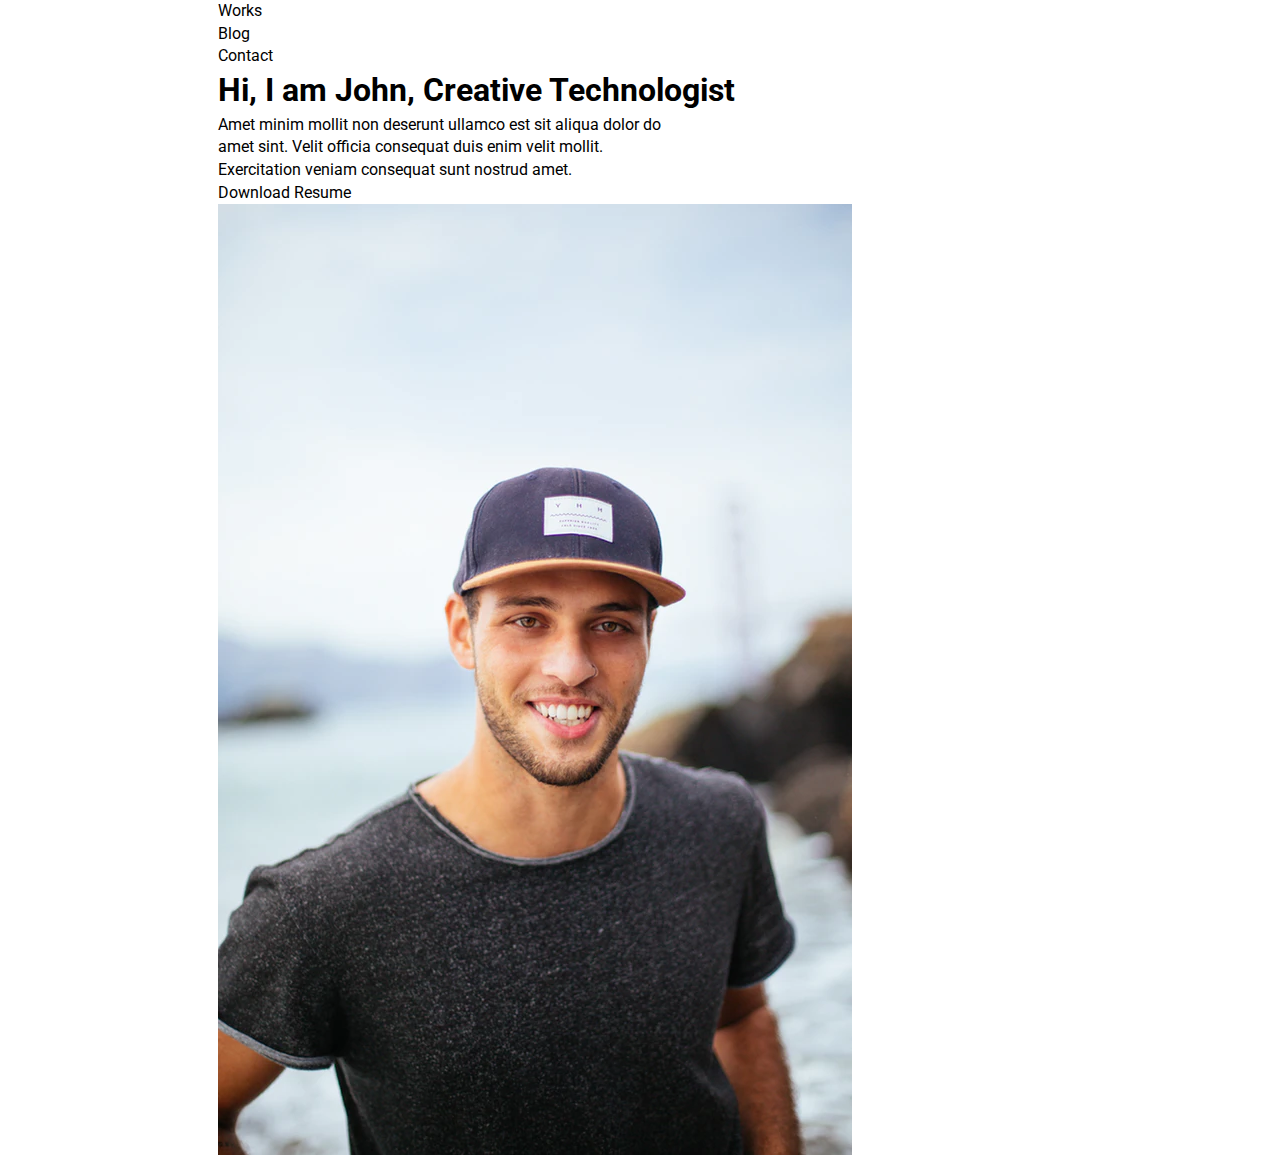
==== index.html @ 62bde92d "загрузка проекта" ====
<!DOCTYPE html>
<html lang="en">
  <head>
    <meta charset="UTF-8" />
    <meta http-equiv="X-UA-Compatible" content="IE=edge" />
    <meta name="viewport" content="width=device-width, initial-scale=1.0" />
    <link rel="preconnect" href="https://fonts.googleapis.com" />
    <link rel="preconnect" href="https://fonts.gstatic.com" crossorigin />
    <link
      href="https://fonts.googleapis.com/css2?family=Roboto:wght@400;500;700;900&display=swap"
      rel="stylesheet"
    />
    <link rel="stylesheet" href="css/normalize.css" />
    <link rel="stylesheet" href="css/style.css" />
    <title>Портфолио</title>
  </head>
  <div class="wrapper">
    <header class="header">
      <div class="container header__container">
        <nav class="nav">
          <ul class="nav__list">
            <li class="nav__item">
              <a href="#" class="nav__link">Works</a>
            </li>
            <li class="nav__item">
              <a href="#" class="nav__link">Blog</a>
            </li>
            <li class="nav__item">
              <a href="#" class="nav__link">Contact</a>
            </li>
          </ul>
        </nav>
      </div>
    </header>
    <main class="main">
      <section class="about">
        <div class="container">
          <div class="about_info">
            <h1 class="about__title">Hi, I am John, Creative Technologist</h1>
            <div class="about__text">
              Amet minim mollit non deserunt ullamco est sit aliqua dolor do <br> 
              amet sint. Velit officia consequat duis enim velit mollit. <br>
              Exercitation veniam consequat sunt nostrud amet. <br>
            </div>
            <div class="button">Download Resume</div>
            
            <img src="img/john.png" alt="" class="about__avatar">
          </div>
        </div>
      </section>
    </main>
  </div>
  <body></body>
</html>
---- css/style.css ----
* {
  box-sizing: border-box;
}

html, body {
  margin: 0;
  padding: 0;
  height: 100%;
  width: 100%;
}

body {
  font-family: "Roboto", sans-serif;
  font-size: 16px;
  line-height: 1.42;
}

ul, li {
    list-style: none;
    padding: 0;
    margin:0;
}

a {
    text-decoration: none;
    color: #000000
}

h1,
h2,
h3 {
    margin: 0;
}
.wrapper {
    min-height: 100%;
    overflow: hidden;
}

.container {
    max-width: 855px;
    padding: 0 5px;
    margin: 0 auto;
}
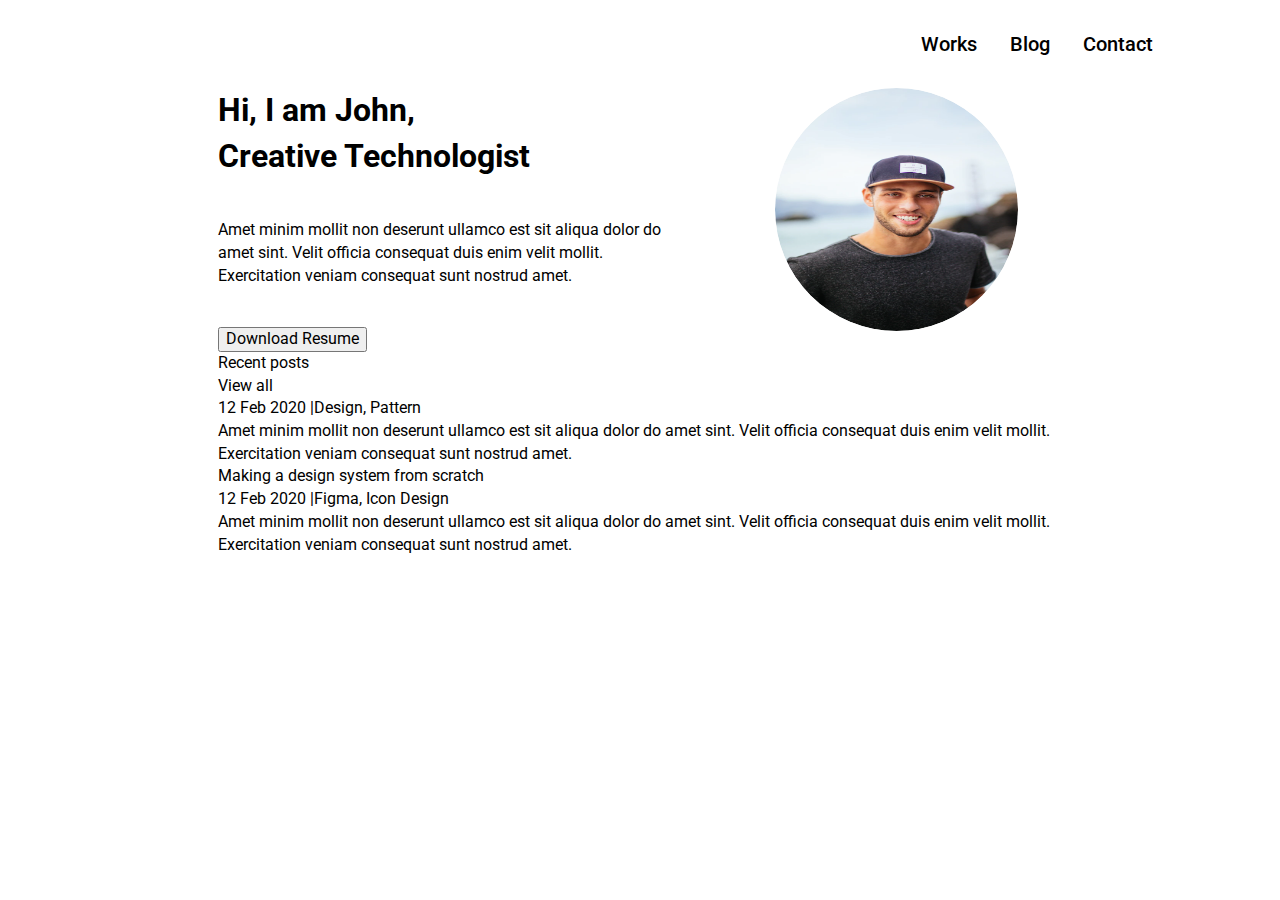
==== commit 94ac0e80: "стилизация" ====
--- a/index.html
+++ b/index.html
@@ -1,19 +1,19 @@
 <!DOCTYPE html>
 <html lang="en">
-  <head>
-    <meta charset="UTF-8" />
-    <meta http-equiv="X-UA-Compatible" content="IE=edge" />
-    <meta name="viewport" content="width=device-width, initial-scale=1.0" />
-    <link rel="preconnect" href="https://fonts.googleapis.com" />
-    <link rel="preconnect" href="https://fonts.gstatic.com" crossorigin />
-    <link
-      href="https://fonts.googleapis.com/css2?family=Roboto:wght@400;500;700;900&display=swap"
-      rel="stylesheet"
-    />
-    <link rel="stylesheet" href="css/normalize.css" />
-    <link rel="stylesheet" href="css/style.css" />
-    <title>Портфолио</title>
-  </head>
+
+<head>
+  <meta charset="UTF-8" />
+  <meta http-equiv="X-UA-Compatible" content="IE=edge" />
+  <meta name="viewport" content="width=device-width, initial-scale=1.0" />
+  <link rel="preconnect" href="https://fonts.googleapis.com" />
+  <link rel="preconnect" href="https://fonts.gstatic.com" crossorigin />
+  <link href="https://fonts.googleapis.com/css2?family=Roboto:wght@400;500;700;900&display=swap" rel="stylesheet" />
+  <link rel="stylesheet" href="css/normalize.css" />
+  <link rel="stylesheet" href="css/style.css" />
+  <title>Портфолио</title>
+</head>
+
+<body>
   <div class="wrapper">
     <header class="header">
       <div class="container header__container">
@@ -34,21 +34,62 @@
     </header>
     <main class="main">
       <section class="about">
-        <div class="container">
-          <div class="about_info">
-            <h1 class="about__title">Hi, I am John, Creative Technologist</h1>
-            <div class="about__text">
-              Amet minim mollit non deserunt ullamco est sit aliqua dolor do <br> 
+        <div class="container about__container">
+          <div class="about__info">
+            <h1 class="title about__title">Hi, I am John, <br> Creative Technologist</h1>
+            <div class="about__desc">
+              Amet minim mollit non deserunt ullamco est sit aliqua dolor do <br>
               amet sint. Velit officia consequat duis enim velit mollit. <br>
               Exercitation veniam consequat sunt nostrud amet. <br>
             </div>
-            <div class="button">Download Resume</div>
-            
-            <img src="img/john.png" alt="" class="about__avatar">
+
+            <button class="button">Download Resume</button>
+          </div>
+          <div class="about__avatar">
+            <img src="img/john.png" alt="avatar" class="about__avatar">
+          </div>
+        </div>
+      </section>
+      <section class="recent-posts">
+        <div class="container">
+          <div class="recent-posts__top">
+            <div class="recent-posts__title">
+              Recent posts
+            </div>
+            <a href="#" class="recent-posts__title">View all</a>
+          </div>
+          <div class="recent-postts__articles">
+            <article class="recent-posts__article">
+              <div class="recent-posts__subtitle">
+
+              </div>
+              <div class="recent-posts__info">12 Feb 2020 <span class="recent-posts__separator">|</span>Design, Pattern
+              </div>
+              <div class="recent-posts__text">
+                Amet minim mollit non deserunt ullamco est sit aliqua dolor do amet sint. Velit officia consequat duis
+                enim velit mollit. Exercitation veniam consequat sunt nostrud amet.
+              </div>
+            </article>
+            <article class="recent-posts__article">
+              <div class="recent-posts__subtitle">
+                Making a design system from scratch
+              </div>
+              <div class="recent-posts__info">
+                <div class="recent-posts__info">12 Feb 2020 <span class="recent-posts__separator">|</span>Figma, Icon
+                  Design
+                </div>
+                <div class="recent-posts__text">
+                  Amet minim mollit non deserunt ullamco est sit aliqua dolor do amet sint. Velit officia consequat duis
+                  enim velit mollit. Exercitation veniam consequat sunt nostrud amet.
+                </div>
+              </div>
+            </article>
           </div>
         </div>
       </section>
     </main>
   </div>
-  <body></body>
-</html>
+
+</body>
+
+</html>--- a/css/style.css
+++ b/css/style.css
@@ -2,7 +2,8 @@
   box-sizing: border-box;
 }
 
-html, body {
+html,
+body {
   margin: 0;
   padding: 0;
   height: 100%;
@@ -15,29 +16,84 @@
   line-height: 1.42;
 }
 
-ul, li {
-    list-style: none;
-    padding: 0;
-    margin:0;
+ul,
+li {
+  list-style: none;
+  padding: 0;
+  margin: 0;
 }
 
 a {
-    text-decoration: none;
-    color: #000000
+  text-decoration: none;
+  color: #000000;
 }
 
 h1,
 h2,
 h3 {
-    margin: 0;
+  margin: 0;
 }
 .wrapper {
-    min-height: 100%;
-    overflow: hidden;
+  min-height: 100%;
+  overflow: hidden;
+}
+
+.header {
+  padding: 30px 0px;
 }
 
 .container {
-    max-width: 855px;
-    padding: 0 5px;
-    margin: 0 auto;
+  max-width: 855px;
+  padding: 0 5px;
+  margin: 0 auto;
+}
+
+.header__container {
+  max-width: 1036px;
+  display: flex;
+  justify-content: end;
+}
+.nav__list {
+  display: flex;
+}
+
+.nav__item {
+  margin-left: 33px;
+  font-style: normal;
+  font-weight: 500;
+  font-size: 20px;
+}
+
+title {
+  font-style: normal;
+font-weight: bold;
+font-size: 44px;
+line-height: 136%;
+}
+
+.about__container {
+  display: flex;
+  margin: 0 auto;
+}
+
+.about__info {
+  padding-right: 13.5%;
+}
+
+.about__desc {
+margin: 40px 0px;
+
+}
+.about__avatar {
+  width: 243px;
+  height: 243px;
+  border-radius: 50%;
+  overflow: hidden;
+  flex-shrink: 0;
+}
+
+.about__img {
+  width: 100%;
+  height: 100%;
+  object-fit: cover;
 }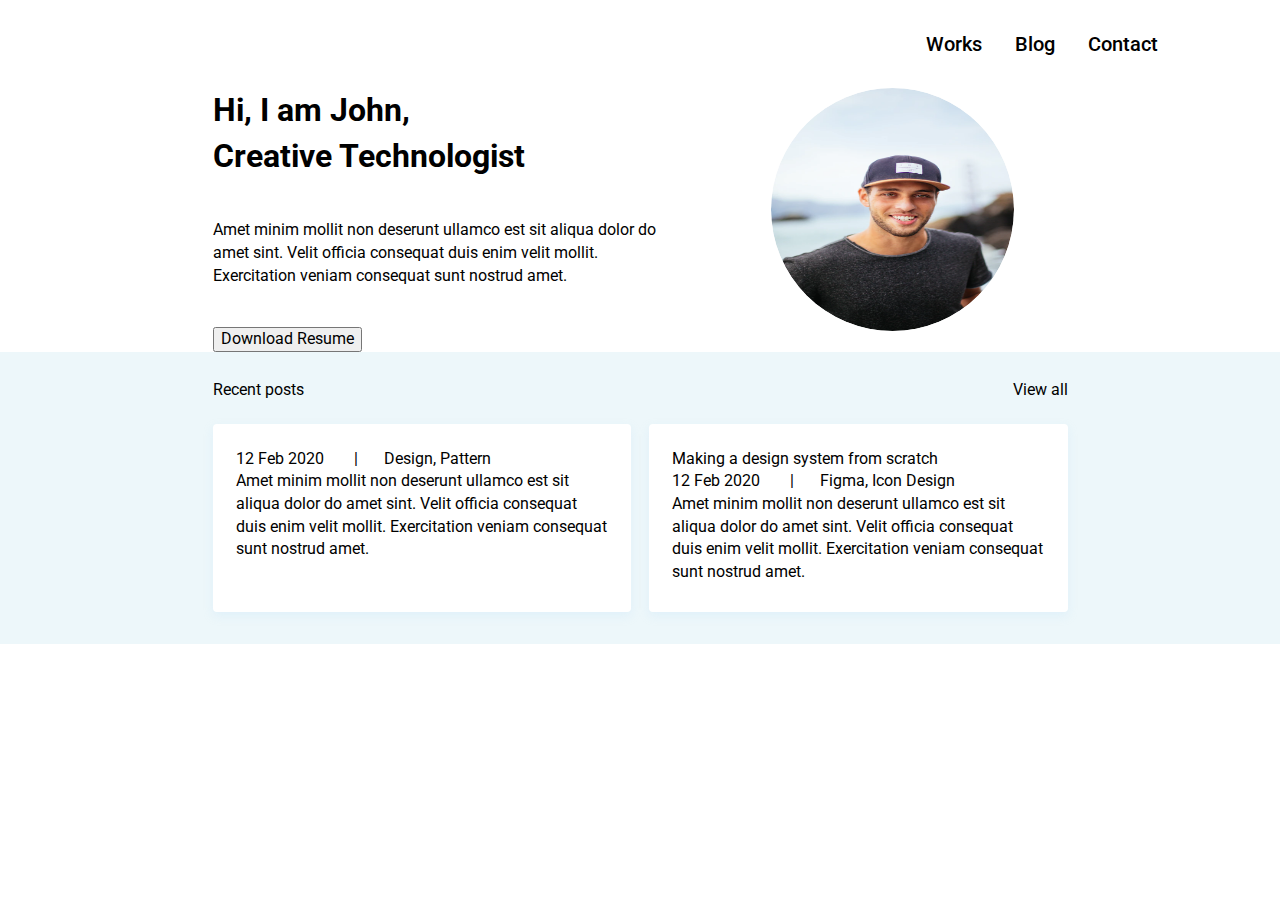
==== commit 84346eb4: "Add files via upload" ====
--- a/index.html
+++ b/index.html
@@ -58,7 +58,7 @@
             </div>
             <a href="#" class="recent-posts__title">View all</a>
           </div>
-          <div class="recent-postts__articles">
+          <div class="recent-posts__articles">
             <article class="recent-posts__article">
               <div class="recent-posts__subtitle">
 
--- a/css/style.css
+++ b/css/style.css
@@ -1,4 +1,4 @@
-* {
+s* {
   box-sizing: border-box;
 }
 
@@ -66,9 +66,9 @@
 
 title {
   font-style: normal;
-font-weight: bold;
-font-size: 44px;
-line-height: 136%;
+  font-weight: bold;
+  font-size: 44px;
+  line-height: 136%;
 }
 
 .about__container {
@@ -81,8 +81,7 @@
 }
 
 .about__desc {
-margin: 40px 0px;
-
+  margin: 40px 0px;
 }
 .about__avatar {
   width: 243px;
@@ -96,4 +95,34 @@
   width: 100%;
   height: 100%;
   object-fit: cover;
+}
+
+.recent-posts {
+  background-color: #edf7fa;
+  padding: 27px 0px 32px;
+}
+
+.recent-posts__top {
+  display: flex;
+  justify-content: space-between;
+  align-items: center;
+  margin-bottom: 22px;
+}
+.recent-posts__articles {
+  display: flex;
+}
+.recent-posts__article {
+  background-color: #ffffff;
+  box-shadow: 0px 4px 10px rgba(187, 225, 250, 0.25);
+  border-radius: 4px;
+  width: 49%;
+  margin-right: 2%;
+  padding: 24px 21px 28px 23px;
+}
+.recent-posts__article:last-child {
+margin-right: 0;
+}
+.recent-posts__separator {
+  margin-right: 26px;
+  margin-left: 26px;
 }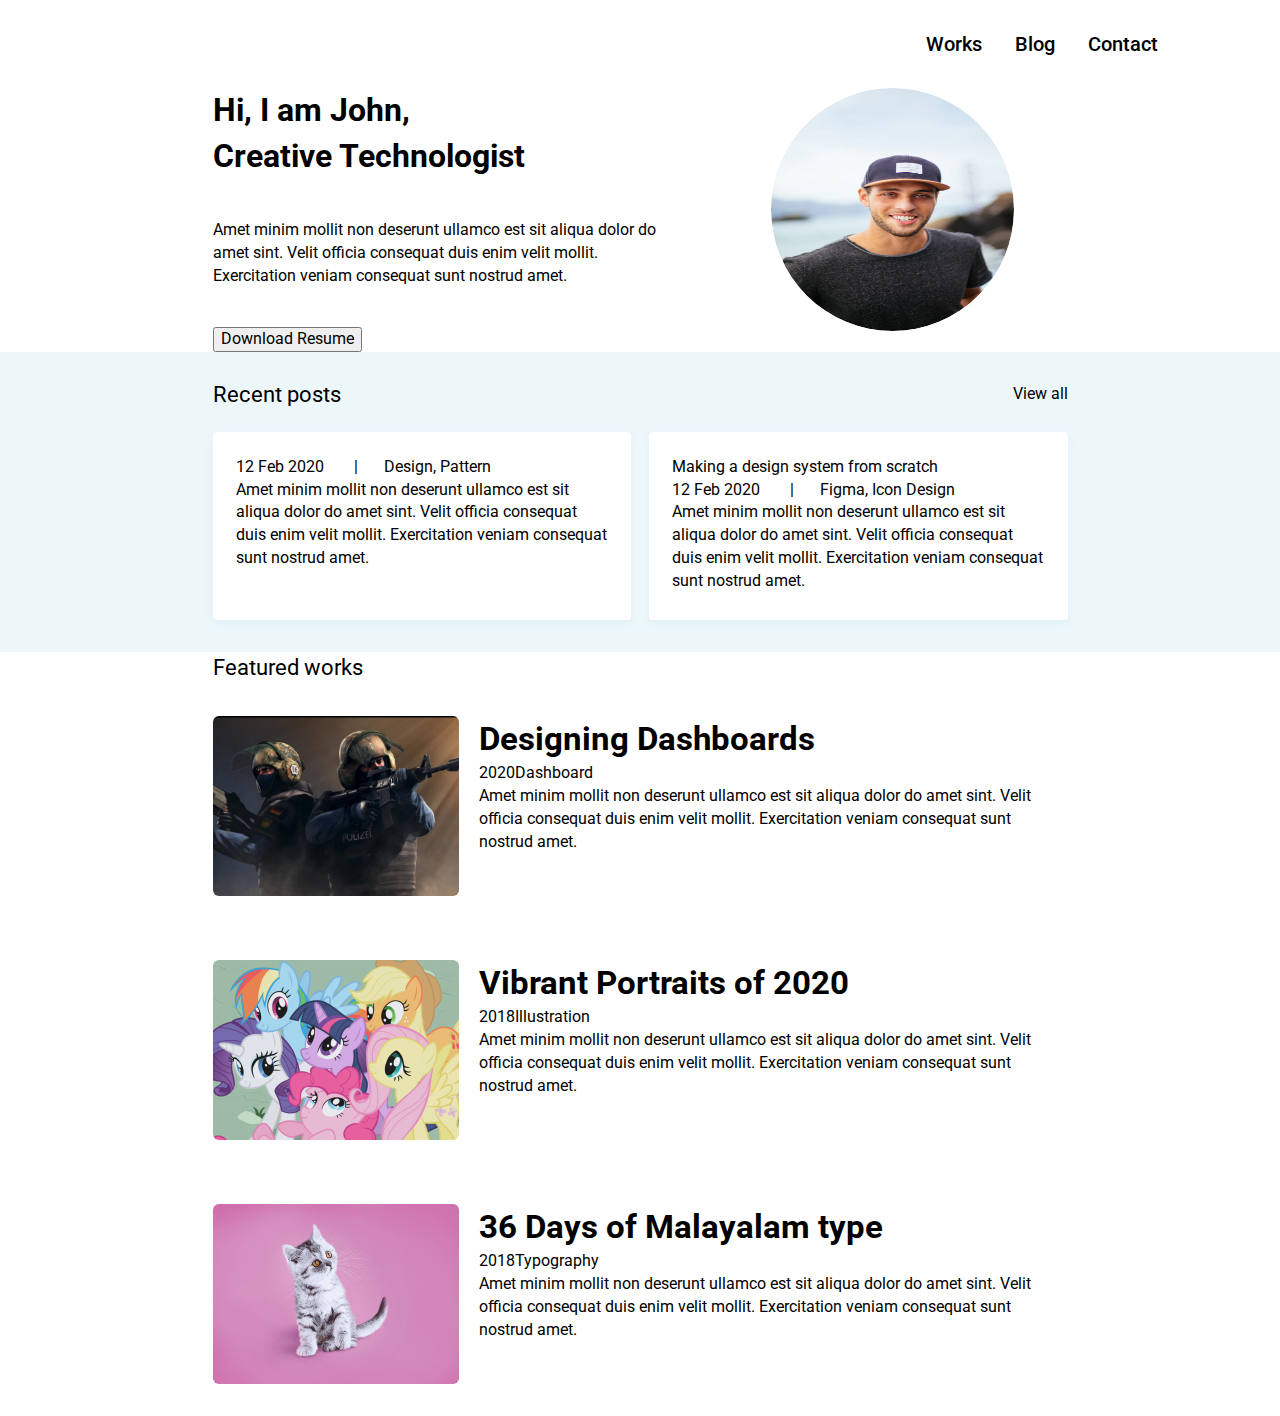
==== commit bf8b3d57: "Add files via upload" ====
--- a/index.html
+++ b/index.html
@@ -1,95 +1,160 @@
 <!DOCTYPE html>
 <html lang="en">
+  <head>
+    <meta charset="UTF-8" />
+    <meta http-equiv="X-UA-Compatible" content="IE=edge" />
+    <meta name="viewport" content="width=device-width, initial-scale=1.0" />
+    <link rel="preconnect" href="https://fonts.googleapis.com" />
+    <link rel="preconnect" href="https://fonts.gstatic.com" crossorigin />
+    <link
+      href="https://fonts.googleapis.com/css2?family=Roboto:wght@400;500;700;900&display=swap"
+      rel="stylesheet"
+    />
+    <link rel="stylesheet" href="css/normalize.css" />
+    <link rel="stylesheet" href="css/style.css" />
+    <title>Портфолио</title>
+  </head>
 
-<head>
-  <meta charset="UTF-8" />
-  <meta http-equiv="X-UA-Compatible" content="IE=edge" />
-  <meta name="viewport" content="width=device-width, initial-scale=1.0" />
-  <link rel="preconnect" href="https://fonts.googleapis.com" />
-  <link rel="preconnect" href="https://fonts.gstatic.com" crossorigin />
-  <link href="https://fonts.googleapis.com/css2?family=Roboto:wght@400;500;700;900&display=swap" rel="stylesheet" />
-  <link rel="stylesheet" href="css/normalize.css" />
-  <link rel="stylesheet" href="css/style.css" />
-  <title>Портфолио</title>
-</head>
+  <body>
+    <div class="wrapper">
+      <header class="header">
+        <div class="container header__container">
+          <nav class="nav">
+            <ul class="nav__list">
+              <li class="nav__item">
+                <a href="#" class="nav__link">Works</a>
+              </li>
+              <li class="nav__item">
+                <a href="#" class="nav__link">Blog</a>
+              </li>
+              <li class="nav__item">
+                <a href="#" class="nav__link">Contact</a>
+              </li>
+            </ul>
+          </nav>
+        </div>
+      </header>
+      <main class="main">
+        <section class="about">
+          <div class="container about__container">
+            <div class="about__info">
+              <h1 class="title about__title">
+                Hi, I am John, <br />
+                Creative Technologist
+              </h1>
+              <div class="about__desc">
+                Amet minim mollit non deserunt ullamco est sit aliqua dolor do
+                <br />
+                amet sint. Velit officia consequat duis enim velit mollit.
+                <br />
+                Exercitation veniam consequat sunt nostrud amet. <br />
+              </div>
 
-<body>
-  <div class="wrapper">
-    <header class="header">
-      <div class="container header__container">
-        <nav class="nav">
-          <ul class="nav__list">
-            <li class="nav__item">
-              <a href="#" class="nav__link">Works</a>
-            </li>
-            <li class="nav__item">
-              <a href="#" class="nav__link">Blog</a>
-            </li>
-            <li class="nav__item">
-              <a href="#" class="nav__link">Contact</a>
-            </li>
-          </ul>
-        </nav>
-      </div>
-    </header>
-    <main class="main">
-      <section class="about">
-        <div class="container about__container">
-          <div class="about__info">
-            <h1 class="title about__title">Hi, I am John, <br> Creative Technologist</h1>
-            <div class="about__desc">
-              Amet minim mollit non deserunt ullamco est sit aliqua dolor do <br>
-              amet sint. Velit officia consequat duis enim velit mollit. <br>
-              Exercitation veniam consequat sunt nostrud amet. <br>
+              <button class="button">Download Resume</button>
             </div>
-
-            <button class="button">Download Resume</button>
+            <div class="about__avatar">
+              <img src="img/john.png" alt="avatar" class="about__avatar" />
+            </div>
           </div>
-          <div class="about__avatar">
-            <img src="img/john.png" alt="avatar" class="about__avatar">
-          </div>
-        </div>
-      </section>
-      <section class="recent-posts">
-        <div class="container">
-          <div class="recent-posts__top">
-            <div class="recent-posts__title">
-              Recent posts
+        </section>
+        <section class="recent-posts">
+          <div class="container">
+            <div class="recent-posts__top">
+              <div class="section-title recent-posts__title">Recent posts</div>
+              <a href="#" class="recent-posts__title">View all</a>
             </div>
-            <a href="#" class="recent-posts__title">View all</a>
-          </div>
-          <div class="recent-posts__articles">
-            <article class="recent-posts__article">
-              <div class="recent-posts__subtitle">
-
-              </div>
-              <div class="recent-posts__info">12 Feb 2020 <span class="recent-posts__separator">|</span>Design, Pattern
-              </div>
-              <div class="recent-posts__text">
-                Amet minim mollit non deserunt ullamco est sit aliqua dolor do amet sint. Velit officia consequat duis
-                enim velit mollit. Exercitation veniam consequat sunt nostrud amet.
-              </div>
-            </article>
-            <article class="recent-posts__article">
-              <div class="recent-posts__subtitle">
-                Making a design system from scratch
-              </div>
-              <div class="recent-posts__info">
-                <div class="recent-posts__info">12 Feb 2020 <span class="recent-posts__separator">|</span>Figma, Icon
-                  Design
+            <div class="recent-posts__articles">
+              <article class="recent-posts__article">
+                <div class="recent-posts__subtitle"></div>
+                <div class="recent-posts__info">
+                  12 Feb 2020
+                  <span class="recent-posts__separator">|</span>Design, Pattern
                 </div>
                 <div class="recent-posts__text">
-                  Amet minim mollit non deserunt ullamco est sit aliqua dolor do amet sint. Velit officia consequat duis
-                  enim velit mollit. Exercitation veniam consequat sunt nostrud amet.
+                  Amet minim mollit non deserunt ullamco est sit aliqua dolor do
+                  amet sint. Velit officia consequat duis enim velit mollit.
+                  Exercitation veniam consequat sunt nostrud amet.
                 </div>
-              </div>
-            </article>
+              </article>
+              <article class="recent-posts__article">
+                <div class="recent-posts__subtitle">
+                  Making a design system from scratch
+                </div>
+                <div class="recent-posts__info">
+                  <div class="recent-posts__info">
+                    12 Feb 2020
+                    <span class="recent-posts__separator">|</span>Figma, Icon
+                    Design
+                  </div>
+                  <div class="recent-posts__text">
+                    Amet minim mollit non deserunt ullamco est sit aliqua dolor
+                    do amet sint. Velit officia consequat duis enim velit
+                    mollit. Exercitation veniam consequat sunt nostrud amet.
+                  </div>
+                </div>
+              </article>
+            </div>
           </div>
-        </div>
-      </section>
-    </main>
-  </div>
-
-</body>
-
-</html>+        </section>
+        <section class="featured">
+          <div class="container">
+            <div class="section-title">Featured works</div>
+            <div class="fetured__works">
+              <article class="work">
+                <div class="work__img-wrap">
+                  <img src="/img/work1.jpg" alt="" class="work__img" />
+                </div>
+                <div class="work__info">
+                  <a href="#" class="work__title">Designing Dashboards</a>
+                  <div class="subtitle">
+                    <div class="work__date">2020</div>
+                    <div class="work__category">Dashboard</div>
+                  </div>
+                  <div class="work__text">
+                    Amet minim mollit non deserunt ullamco est sit aliqua dolor
+                    do amet sint. Velit officia consequat duis enim velit
+                    mollit. Exercitation veniam consequat sunt nostrud amet.
+                  </div>
+                </div>
+              </article>
+              <article class="work">
+                <div class="work__img-wrap">
+                  <img src="/img/work2.png" alt="" class="work__img" />
+                </div>
+                <div class="work__info">
+                  <a href="#" class="work__title">Vibrant Portraits of 2020</a>
+                  <div class="subtitle">
+                    <div class="work__date">2018</div>
+                    <div class="work__category">Illustration</div>
+                  </div>
+                  <div class="work__text">
+                    Amet minim mollit non deserunt ullamco est sit aliqua dolor
+                    do amet sint. Velit officia consequat duis enim velit
+                    mollit. Exercitation veniam consequat sunt nostrud amet.
+                  </div>
+                </div>
+              </article>
+              <article class="work">
+                <div class="work__img-wrap">
+                  <img src="/img/work3.png" alt="" class="work__img" />
+                </div>
+                <div class="work__info">
+                  <a href="#" class="work__title">36 Days of Malayalam type</a>
+                  <div class="subtitle">
+                    <div class="work__date">2018</div>
+                    <div class="work__category">Typography</div>
+                  </div>
+                  <div class="work__text">
+                    Amet minim mollit non deserunt ullamco est sit aliqua dolor
+                    do amet sint. Velit officia consequat duis enim velit
+                    mollit. Exercitation veniam consequat sunt nostrud amet.
+                  </div>
+                </div>
+              </article>
+            </div>
+          </div>
+        </section>
+      </main>
+    </div>
+  </body>
+</html>
--- a/css/style.css
+++ b/css/style.css
@@ -120,9 +120,55 @@
   padding: 24px 21px 28px 23px;
 }
 .recent-posts__article:last-child {
-margin-right: 0;
+  margin-right: 0;
 }
 .recent-posts__separator {
   margin-right: 26px;
   margin-left: 26px;
+}
+
+.section-title{
+  font-size: 22px;
+}
+
+.featured{
+
+}
+
+.work{
+  display: flex;
+  padding-top: 32px;
+  padding-bottom: 32px;
+ 
+}
+
+.work__img-wrap{
+  max-width: 246px;
+  height: 180px;
+  overflow: hidden;
+  border-radius: 6px;
+  flex-shrink: 0;
+}
+
+.work__img {
+width: 100%;
+  height: 100%;
+  object-fit: cover;
+}
+
+.work__info{
+ margin-left: 20px;
+}
+
+.work__title{
+  font-size: 33px;
+  font-weight: bold;
+}
+
+.subtitle{
+ display: flex;
+
+
+.work__date{
+
 }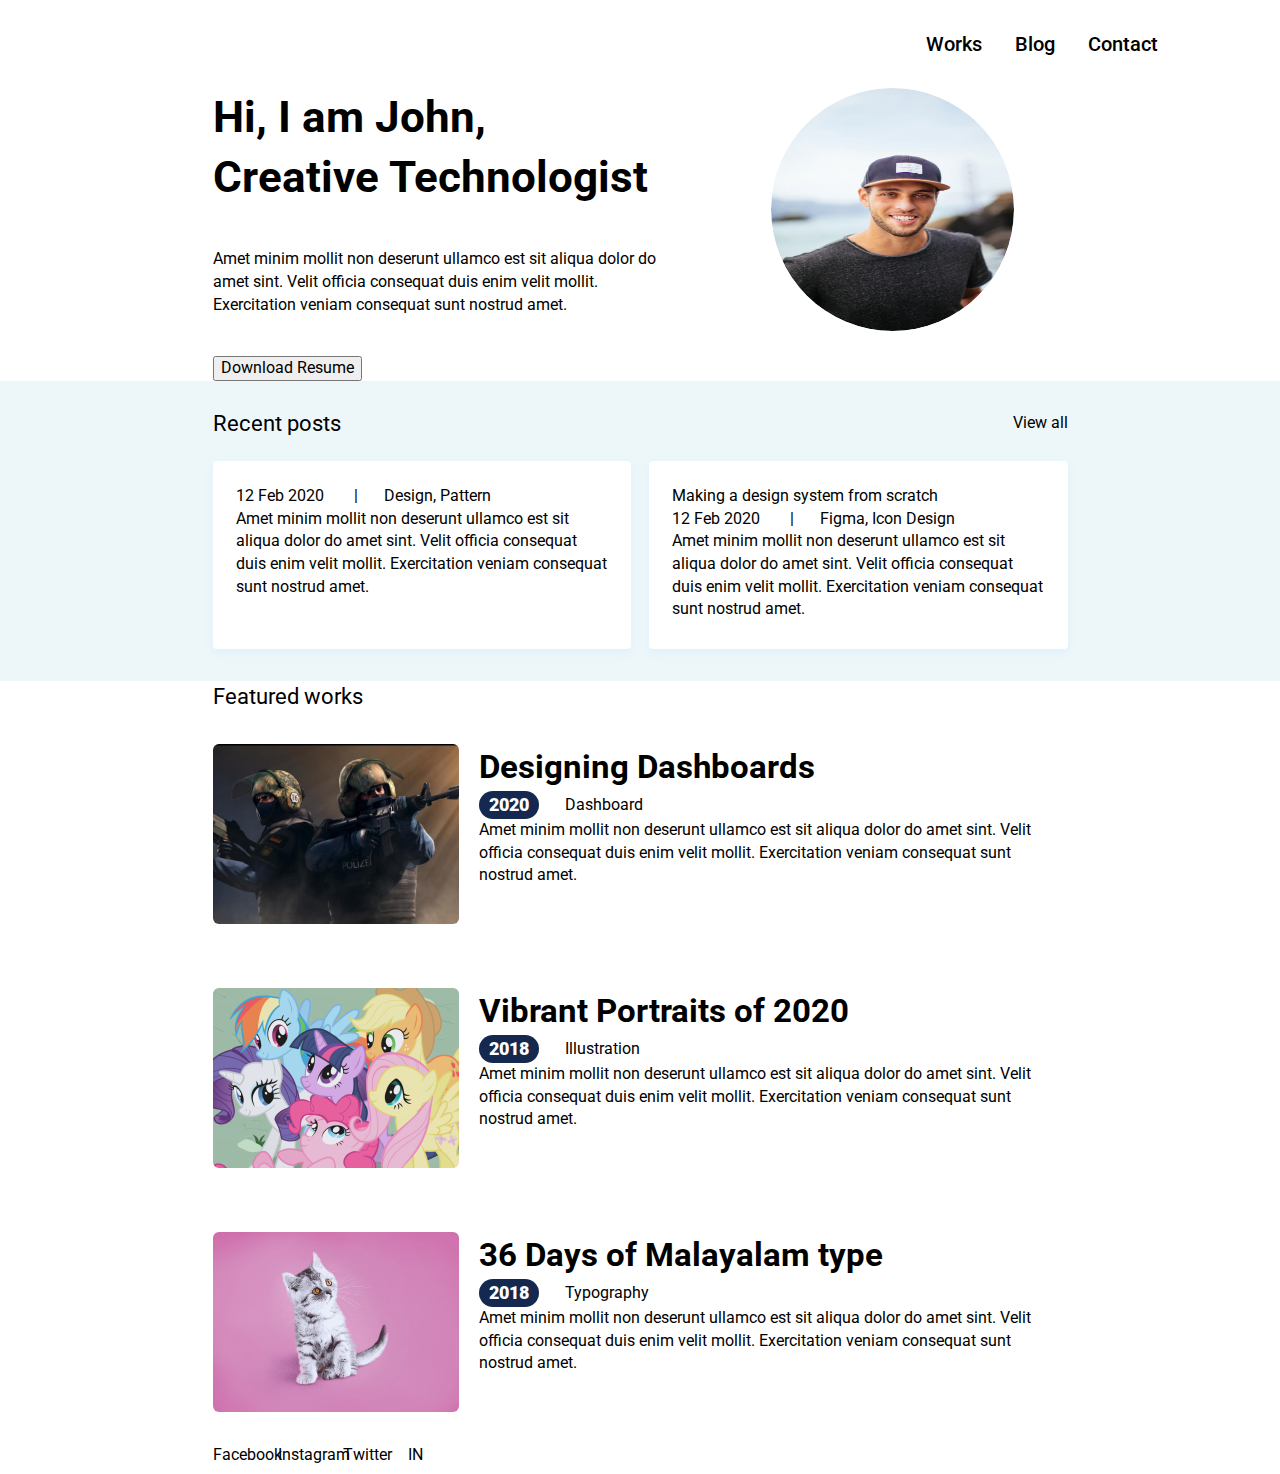
==== commit 3408c6e8: "Add files via upload" ====
--- a/index.html
+++ b/index.html
@@ -32,6 +32,9 @@
               </li>
             </ul>
           </nav>
+          <div class="header__burger">
+            <div class="header__burger-el"></div>
+          </div>
         </div>
       </header>
       <main class="main">
@@ -119,7 +122,7 @@
               </article>
               <article class="work">
                 <div class="work__img-wrap">
-                  <img src="/img/work2.png" alt="" class="work__img" />
+                  <img src="img/work2.png" alt="" class="work__img" />
                 </div>
                 <div class="work__info">
                   <a href="#" class="work__title">Vibrant Portraits of 2020</a>
@@ -136,7 +139,7 @@
               </article>
               <article class="work">
                 <div class="work__img-wrap">
-                  <img src="/img/work3.png" alt="" class="work__img" />
+                  <img src="img/work3.png" alt="" class="work__img" />
                 </div>
                 <div class="work__info">
                   <a href="#" class="work__title">36 Days of Malayalam type</a>
@@ -155,6 +158,24 @@
           </div>
         </section>
       </main>
+      <footer class="footer">
+        <div class="container footer__container">
+          <ul class="social__list">
+            <li class="social__item social_fb">
+              <a href="#" class="sicial__link">Facebook</a>
+            </li>
+            <li class="social__item social_insta">
+              <a href="#" class="sicial__link">Instagram</a>
+            </li>
+            <li class="social__item social_twitter">
+              <a href="#" class="sicial__link">Twitter</a>
+            </li>
+            <li class="social__item social_in">
+              <a href="#" class="sicial__link">IN</a>
+            </li>
+          </ul>
+        </div>
+      </footer>
     </div>
   </body>
 </html>
--- a/css/style.css
+++ b/css/style.css
@@ -64,7 +64,51 @@
   font-size: 20px;
 }
 
-title {
+.header__burger {
+  width: 30px;
+  height: 20px;
+  display: none;
+  align-items: center;
+  margin-right: 18px;
+}
+
+.header__burger-el {
+  height: 2px;
+  width: 100%;
+  background-color: #21243d;
+  position: relative;
+}
+
+.header__burger-el::before,
+.header__burger-el::after {
+  content: "";
+  height: 2px;
+  width: 100%;
+  background-color: #21243d;
+  position: absolute;
+}
+
+.header__burger-el::before {
+  top: -9px;
+}
+
+.header__burger-el::after {
+  bottom: -9px;
+}
+
+@media (max-width: 480px) {
+  .header{
+    padding-top: 20px;
+  }
+  .nav {
+    display: none;
+  }
+  .header__burger {
+    display: flex;
+  }
+}
+
+.title {
   font-style: normal;
   font-weight: bold;
   font-size: 44px;
@@ -127,22 +171,17 @@
   margin-left: 26px;
 }
 
-.section-title{
+.section-title {
   font-size: 22px;
 }
 
-.featured{
-
-}
-
-.work{
+.work {
   display: flex;
   padding-top: 32px;
   padding-bottom: 32px;
- 
-}
-
-.work__img-wrap{
+}
+
+.work__img-wrap {
   max-width: 246px;
   height: 180px;
   overflow: hidden;
@@ -151,24 +190,65 @@
 }
 
 .work__img {
-width: 100%;
+  width: 100%;
   height: 100%;
   object-fit: cover;
 }
 
-.work__info{
- margin-left: 20px;
-}
-
-.work__title{
+.work__info {
+  margin-left: 20px;
+}
+
+.work__title {
   font-size: 33px;
   font-weight: bold;
 }
 
-.subtitle{
- display: flex;
-
-
-.work__date{
-
-}+.subtitle {
+  display: flex;
+  margin-right: 32px;
+  align-items: center;
+}
+
+.work__date {
+margin-right: 26px;
+  background-color: #142850;
+  border-radius: 16px;
+  color: #ffffff;
+  font-weight: 900;
+  font-size: 18px;
+  padding: 1px 10px;
+}
+
+.social__list {
+  display: flex;
+}
+
+.social__item {
+  height: 30px;
+  width: 30px;
+  margin-right: 35px;
+  background-position: center;
+  background-size: contain;
+  background-repeat: no-repeat;
+}
+
+.social__link {
+  display: block;
+  font-size: 0;
+  width: 100%;
+  height: 100%;
+}
+
+.social_fb {
+  background-image: url(fb.pdf);
+  background-position: center;
+  background-size: contain;
+}
+.social_insta {
+  background-image: ;
+}
+.social_twitter {
+}
+.social_in {
+}
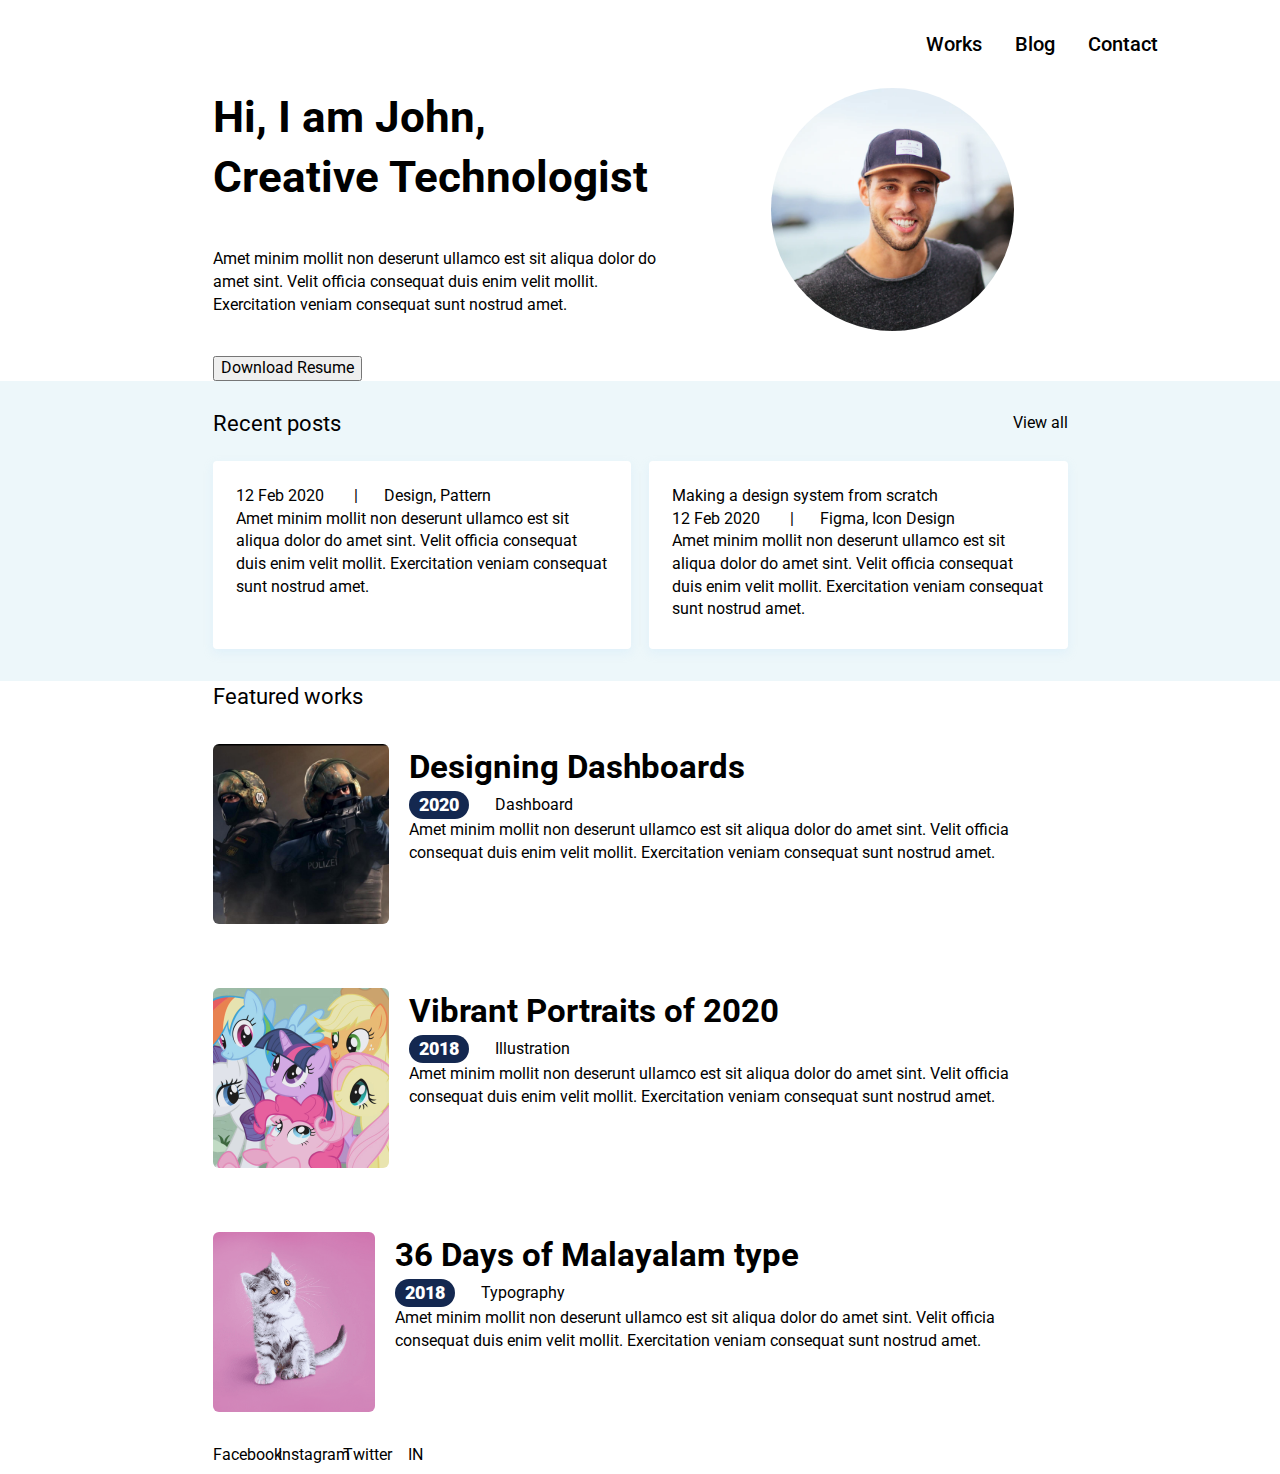
==== commit 0bd9c9e1: "Add files via upload" ====
--- a/index.html
+++ b/index.html
@@ -56,7 +56,7 @@
               <button class="button">Download Resume</button>
             </div>
             <div class="about__avatar">
-              <img src="img/john.png" alt="avatar" class="about__avatar" />
+              <img src="img/john.png" alt="avatar" class="about__img" />
             </div>
           </div>
         </section>
@@ -105,11 +105,11 @@
             <div class="fetured__works">
               <article class="work">
                 <div class="work__img-wrap">
-                  <img src="/img/work1.jpg" alt="" class="work__img" />
+                  <img src="img/work1.jpg" alt="" class="work__img" />
                 </div>
                 <div class="work__info">
                   <a href="#" class="work__title">Designing Dashboards</a>
-                  <div class="subtitle">
+                  <div class="work__subtitle">
                     <div class="work__date">2020</div>
                     <div class="work__category">Dashboard</div>
                   </div>
@@ -126,7 +126,7 @@
                 </div>
                 <div class="work__info">
                   <a href="#" class="work__title">Vibrant Portraits of 2020</a>
-                  <div class="subtitle">
+                  <div class="work__subtitle">
                     <div class="work__date">2018</div>
                     <div class="work__category">Illustration</div>
                   </div>
@@ -143,7 +143,7 @@
                 </div>
                 <div class="work__info">
                   <a href="#" class="work__title">36 Days of Malayalam type</a>
-                  <div class="subtitle">
+                  <div class="work__subtitle">
                     <div class="work__date">2018</div>
                     <div class="work__category">Typography</div>
                   </div>
--- a/css/style.css
+++ b/css/style.css
@@ -97,7 +97,7 @@
 }
 
 @media (max-width: 480px) {
-  .header{
+  .header {
     padding-top: 20px;
   }
   .nav {
@@ -144,6 +144,21 @@
 .recent-posts {
   background-color: #edf7fa;
   padding: 27px 0px 32px;
+}
+
+@media (max-width: 480px) {
+  .about__container {
+    flex-direction: column-reverse;
+    align-items: center;
+  }
+  .about__avatar {
+    width: 170px;
+    height: 170px;
+  }
+  .about__info {
+    padding: 34px 18px 59px;
+    text-align: center;
+  }
 }
 
 .recent-posts__top {
@@ -171,6 +186,30 @@
   margin-left: 26px;
 }
 
+@media (max-width: 480px) {
+  .recent-posts__top {
+    justify-content: center;
+    margin-bottom: 18px;
+  }
+  .recent-posts__link {
+    display: none;
+  }
+  .recent-posts__articles {
+    flex-direction: column;
+    padding: 0px 5px 38px;
+  }
+  .recent-posts__article {
+    width: 100%;
+    margin-right: 0;
+    padding: 12px 20px 22px;
+    margin-bottom: 17px;
+  }
+}
+
+.recent-posts__article:last-child {
+  margin-bottom: 0;
+}
+
 .section-title {
   font-size: 22px;
 }
@@ -186,7 +225,6 @@
   height: 180px;
   overflow: hidden;
   border-radius: 6px;
-  flex-shrink: 0;
 }
 
 .work__img {
@@ -204,20 +242,40 @@
   font-weight: bold;
 }
 
-.subtitle {
+.work__subtitle {
   display: flex;
   margin-right: 32px;
   align-items: center;
 }
 
 .work__date {
-margin-right: 26px;
+  margin-right: 26px;
   background-color: #142850;
   border-radius: 16px;
   color: #ffffff;
   font-weight: 900;
   font-size: 18px;
   padding: 1px 10px;
+}
+
+@media (max-width: 480px) {
+  .fetured__works {
+    display: flex;
+    overflow: auto;
+    
+  }
+  .work{
+    padding: 0px 0px 20px;
+    flex-direction: column;
+    max-width: 100%;
+    flex-shrink: 0;
+  }
+  .work__img-wrap {
+    max-width: 100%;
+    height: 230px;
+    overflow: hidden;
+    border-radius: 6px;
+  }
 }
 
 .social__list {
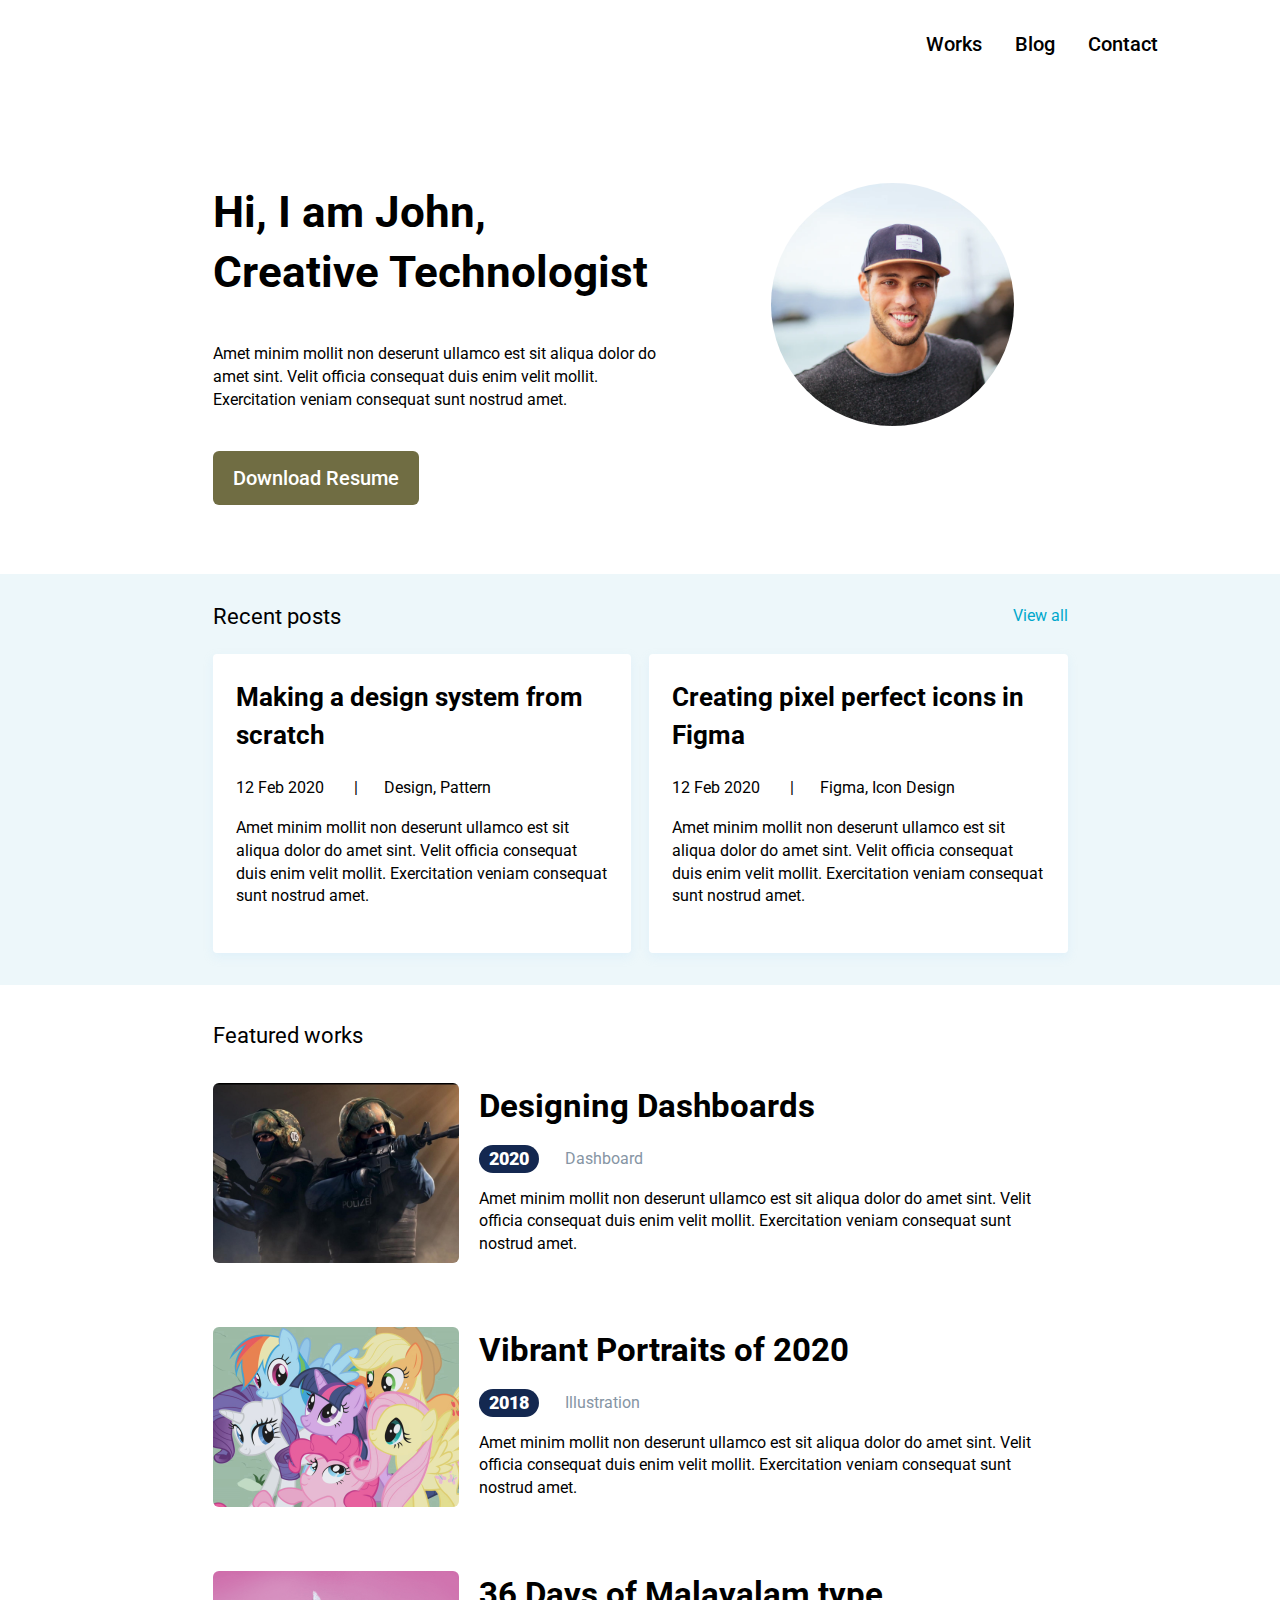
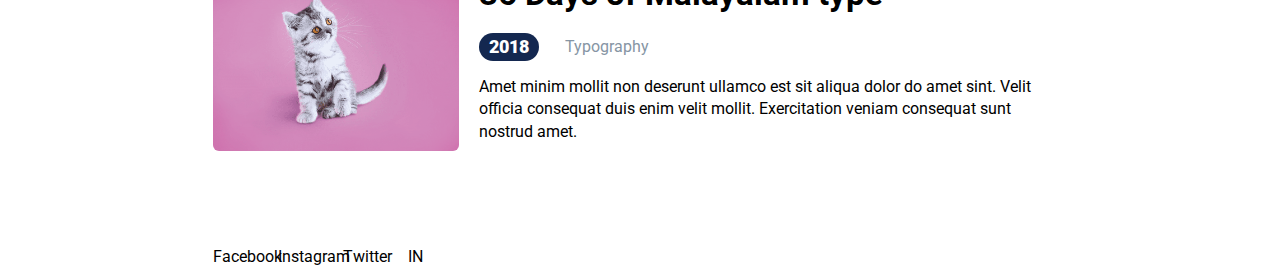
==== commit 0bc400fd: "Add files via upload" ====
--- a/index.html
+++ b/index.html
@@ -63,12 +63,12 @@
         <section class="recent-posts">
           <div class="container">
             <div class="recent-posts__top">
-              <div class="section-title recent-posts__title">Recent posts</div>
+              <div class="section-title recents-posts__title">Recent posts</div>
               <a href="#" class="recent-posts__title">View all</a>
             </div>
             <div class="recent-posts__articles">
               <article class="recent-posts__article">
-                <div class="recent-posts__subtitle"></div>
+                <div class="recent-posts__subtitle"> <b> Making a design system from scratch</b> </div>
                 <div class="recent-posts__info">
                   12 Feb 2020
                   <span class="recent-posts__separator">|</span>Design, Pattern
@@ -81,7 +81,7 @@
               </article>
               <article class="recent-posts__article">
                 <div class="recent-posts__subtitle">
-                  Making a design system from scratch
+                 <b>Creating pixel perfect icons in Figma</b>
                 </div>
                 <div class="recent-posts__info">
                   <div class="recent-posts__info">
@@ -157,7 +157,7 @@
             </div>
           </div>
         </section>
-      </main>
+      
       <footer class="footer">
         <div class="container footer__container">
           <ul class="social__list">
@@ -175,6 +175,7 @@
             </li>
           </ul>
         </div>
+      </main>
       </footer>
     </div>
   </body>
--- a/css/style.css
+++ b/css/style.css
@@ -115,6 +115,11 @@
   line-height: 136%;
 }
 
+.about {
+  padding-bottom: 69px;
+  padding-top: 95px;
+}
+
 .about__container {
   display: flex;
   margin: 0 auto;
@@ -141,9 +146,25 @@
   object-fit: cover;
 }
 
+.button {
+  border-style: none;
+  background-color: rgb(112, 109, 67);
+  color: #ffffff;
+  font-style: normal;
+  font-weight: 500;
+  font-size: 20px;
+  line-height: 1;
+  border-radius: 6px;
+  padding: 17px 20px;
+}
+
 .recent-posts {
   background-color: #edf7fa;
   padding: 27px 0px 32px;
+}
+
+.featured{
+padding:35px 0px 63px ;
 }
 
 @media (max-width: 480px) {
@@ -161,15 +182,32 @@
   }
 }
 
+.section-title{
+  font-size: 400;
+  font-size: 22px;
+}
+
 .recent-posts__top {
   display: flex;
   justify-content: space-between;
   align-items: center;
   margin-bottom: 22px;
 }
+
+.recent-posts__title{
+  color: #00A8CC;
+  
+}
+
 .recent-posts__articles {
   display: flex;
 }
+
+.recent-posts__info{
+  padding-bottom: 17px;
+}
+
+
 .recent-posts__article {
   background-color: #ffffff;
   box-shadow: 0px 4px 10px rgba(187, 225, 250, 0.25);
@@ -178,6 +216,13 @@
   margin-right: 2%;
   padding: 24px 21px 28px 23px;
 }
+
+.recent-posts__subtitle {
+  font-size: 26px;
+  line-height: 38px;
+  padding-bottom: 23px;
+}
+
 .recent-posts__article:last-child {
   margin-right: 0;
 }
@@ -225,6 +270,7 @@
   height: 180px;
   overflow: hidden;
   border-radius: 6px;
+  flex-shrink: 0;
 }
 
 .work__img {
@@ -246,6 +292,8 @@
   display: flex;
   margin-right: 32px;
   align-items: center;
+  padding: 15px 0px 15px;
+  
 }
 
 .work__date {
@@ -258,18 +306,24 @@
   padding: 1px 10px;
 }
 
+.work__category{
+  color: #8695A4;
+  
+}
+
 @media (max-width: 480px) {
   .fetured__works {
     display: flex;
     overflow: auto;
-    
-  }
-  .work{
+  }
+  .work {
     padding: 0px 0px 20px;
     flex-direction: column;
-    max-width: 100%;
+    max-width: 339px;
     flex-shrink: 0;
-  }
+    margin: 0px 13px;
+  }
+
   .work__img-wrap {
     max-width: 100%;
     height: 230px;
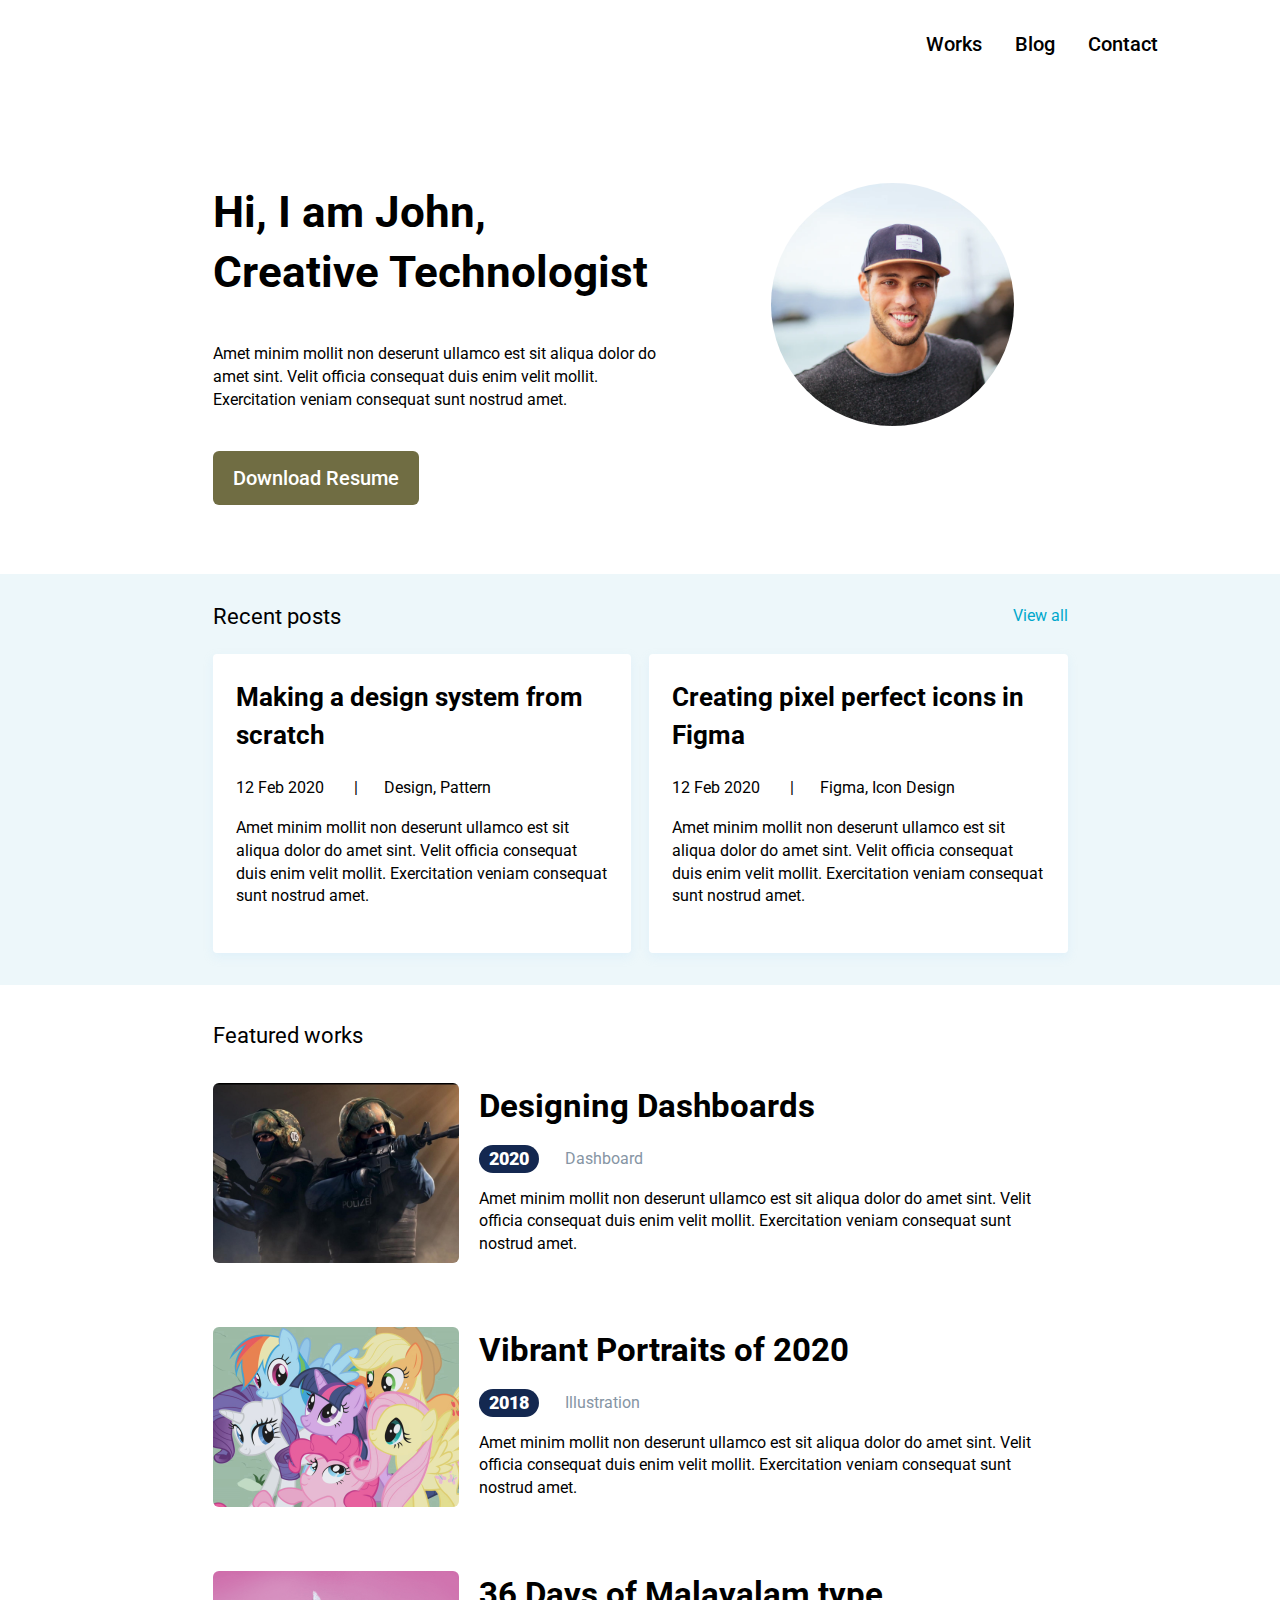
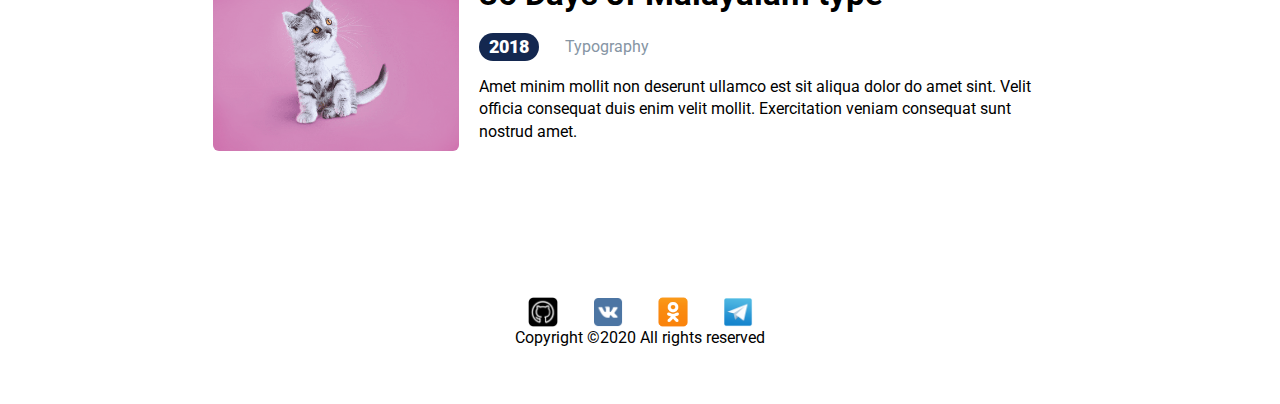
==== commit 8dffc340: "Add files via upload" ====
--- a/index.html
+++ b/index.html
@@ -22,13 +22,13 @@
           <nav class="nav">
             <ul class="nav__list">
               <li class="nav__item">
-                <a href="#" class="nav__link">Works</a>
+                <a href="work.html" class="nav__link">Works</a>
               </li>
               <li class="nav__item">
-                <a href="#" class="nav__link">Blog</a>
+                <a href="blog.html" class="nav__link">Blog</a>
               </li>
               <li class="nav__item">
-                <a href="#" class="nav__link">Contact</a>
+                <a href="index.html" class="nav__link">Contact</a>
               </li>
             </ul>
           </nav>
@@ -157,25 +157,28 @@
             </div>
           </div>
         </section>
-      
-      <footer class="footer">
-        <div class="container footer__container">
+      </main>
+      <footer class="footer container">
+        
           <ul class="social__list">
-            <li class="social__item social_fb">
-              <a href="#" class="sicial__link">Facebook</a>
+            <li class="social__item ">
+              <a href="#" class="social__link github">github</a>
             </li>
-            <li class="social__item social_insta">
-              <a href="#" class="sicial__link">Instagram</a>
+            <li class="social__item ">
+              <a href="#" class="social__link vk">vk</a>
             </li>
-            <li class="social__item social_twitter">
-              <a href="#" class="sicial__link">Twitter</a>
+            <li class="social__item ">
+              <a href="#" class="social__link ok" >ok</a>
             </li>
-            <li class="social__item social_in">
-              <a href="#" class="sicial__link">IN</a>
+            <li class="social__item ">
+              <a href="#" class="social__link telegram">telegram</a>
             </li>
           </ul>
+          <div class="footer__text">
+            Copyright ©2020 All rights reserved 
+          </div>
         </div>
-      </main>
+      
       </footer>
     </div>
   </body>
--- a/css/style.css
+++ b/css/style.css
@@ -36,6 +36,13 @@
 .wrapper {
   min-height: 100%;
   overflow: hidden;
+  display: flex;
+  flex-direction: column;
+  
+}
+
+.main{
+  flex: 1 1 auto;
 }
 
 .header {
@@ -163,8 +170,8 @@
   padding: 27px 0px 32px;
 }
 
-.featured{
-padding:35px 0px 63px ;
+.featured {
+  padding: 35px 0px 63px;
 }
 
 @media (max-width: 480px) {
@@ -182,7 +189,7 @@
   }
 }
 
-.section-title{
+.section-title {
   font-size: 400;
   font-size: 22px;
 }
@@ -194,19 +201,17 @@
   margin-bottom: 22px;
 }
 
-.recent-posts__title{
-  color: #00A8CC;
-  
+.recent-posts__title {
+  color: #00a8cc;
 }
 
 .recent-posts__articles {
   display: flex;
 }
 
-.recent-posts__info{
+.recent-posts__info {
   padding-bottom: 17px;
 }
-
 
 .recent-posts__article {
   background-color: #ffffff;
@@ -293,7 +298,6 @@
   margin-right: 32px;
   align-items: center;
   padding: 15px 0px 15px;
-  
 }
 
 .work__date {
@@ -306,9 +310,8 @@
   padding: 1px 10px;
 }
 
-.work__category{
-  color: #8695A4;
-  
+.work__category {
+  color: #8695a4;
 }
 
 @media (max-width: 480px) {
@@ -332,35 +335,75 @@
   }
 }
 
+.blog__title{
+  color: #21243D ;
+
+}
+
+.blog__article{
+  margin-bottom: 55px;
+  
+}
+
+.blog__container{
+  margin-bottom: 55px;
+}
+
+.blog__subtitle{
+  
+  font-size: 30px;
+  color: #21243D;
+}
+
+.blog__info{
+  padding: 16px 0px 16px;
+  }
+
+.blog__info--grey{
+  color: #8695A4;
+}
+
+.blog__separator{
+  padding: 0px 20px 0px;
+}
+
+.footer{
+  display: flex;
+  flex-direction: column;
+  align-items: center;
+  justify-content: center;
+  padding: 51px 0px 54px ;
+}
+
 .social__list {
   display: flex;
 }
-
 .social__item {
+  margin-right: 35px;
+  width: 30px;
   height: 30px;
-  width: 30px;
-  margin-right: 35px;
-  background-position: center;
-  background-size: contain;
+  overflow: hidden;
+}
+.social__item:last-child{
+  margin-right: 0;
+}
+.social__link{
+  display: block;
+  width: 100%;
+  height: 100%;
   background-repeat: no-repeat;
-}
-
-.social__link {
-  display: block;
+  background-size: cover;
   font-size: 0;
-  width: 100%;
-  height: 100%;
-}
-
-.social_fb {
-  background-image: url(fb.pdf);
-  background-position: center;
-  background-size: contain;
-}
-.social_insta {
-  background-image: ;
-}
-.social_twitter {
-}
-.social_in {
-}
+}
+.github{
+  background-image: url(../img/github.png);
+}
+.vk{
+  background-image: url(../img/vk.png);
+}
+.ok{
+  background-image: url(../img/ok.png);
+}
+.telegram{
+  background-image: url(../img/telegram.png);
+}